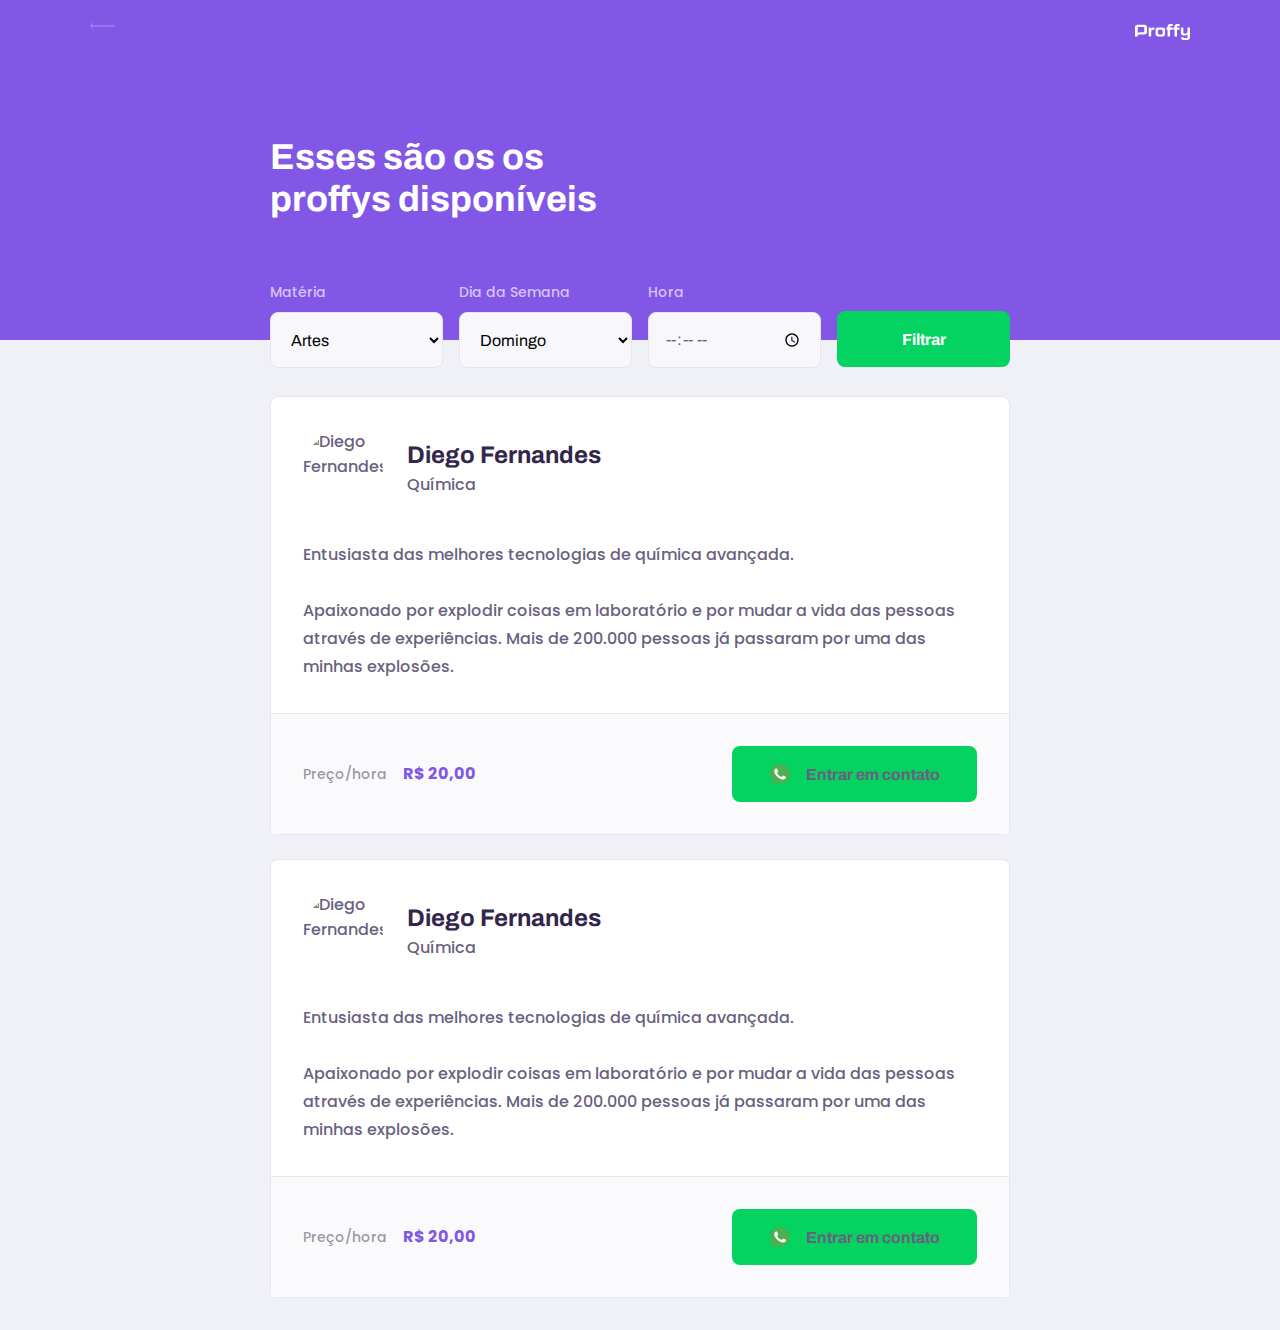
==== study.html @ 89056ade "first commit" ====
<!DOCTYPE html>
<html lang="en">
<head>
    <meta charset="UTF-8">
    <meta name="viewport" content="width=device-width, initial-scale=1.0">
    <title>Proffy | Sua plataforma de estudos online</title>

    <link rel="stylesheet" href="./styles/main.css">
    <link rel="stylesheet" href="./styles/partials/page-study.css">

    <link href="https://fonts.googleapis.com/css2?family=Archivo:wght@400;700&amp;family=Poppins:wght@400;600&amp;display=swap" rel="stylesheet">
</head>
<body id="page-study">
    <div id="container">
        <header class="page-header">
            <div class="top-bar-container">
                <a href="/">
                <img src="/images/icons/back.svg" alt="Voltar">
                </a>
                <img src="/images/logo.svg" alt="Proffy">
            </div>

            <div class="header-content">
                <strong>Esses são os os proffys disponíveis</strong>
                <form id="search-teachers">
                    <div class="select-block">
                        <label for="subject">Matéria</label>
                        <select name="subject" id="subject">
                            <option value="" disabled="" hidden="">Selecione uma opção</option>
                            <option value="1">Artes</option>
                            <option value="2">Biologia</option>
                            <option value="3">Ciências</option>
                            <option value="4">Educação Física</option>
                            <option value="5">Física</option>
                            <option value="6">Geografia</option>
                            <option value="7">História</option>
                            <option value="8">Matemática</option>
                            <option value="9">Poruguês</option>
                            <option value="10">Química</option>
                        </select>
                    </div>
                    <div class="select-block">
                        <label for="weekday">Dia da Semana</label>
                        <select name="weekday" id="weekday">
                            <option value="" disabled="" hidden="">Selecione uma opção</option>
                            <option value="0">Domingo</option>
                            <option value="1">Segunda-feira</option>
                            <option value="2">Terça-feira</option>
                            <option value="3">Quarta-feira</option>
                            <option value="4">Quinta-feira</option>
                            <option value="5">Sexta-feira</option>
                            <option value="6">Sábado</option>
                        </select>
                    </div>
                    <div class="input-block">
                        <label for="time">Hora</label>
                        <input name="time" id="time" type="time" >
                    </div>
                    <button type="submit">Filtrar</button> 
                </form>
            </div>
        </header>

        <main>
            <article class="teacher-item">
                <header>
                    <img src="https://avatars2.githubusercontent.com/u/2254731?s=460&amp;u=0ba16a79456c2f250e7579cb388fa18c5c2d7d65&amp;v=4" alt="Diego Fernandes">
                    <div>
                        <strong>Diego Fernandes</strong>
                        <span>Química</span>
                    </div>
                </header>

                <p>Entusiasta das melhores tecnologias de química avançada.<br><br>Apaixonado por explodir coisas em laboratório e por mudar a vida das pessoas através de experiências. Mais de 200.000 pessoas já passaram por uma das minhas explosões.</p>

                <footer>
                    <p>Preço/hora<strong>R$ 20,00</strong>
                    </p>
                    <button type="button">
                        <img src="/images/icons/whatsapp.svg" alt="Whatsapp">Entrar em contato
                    </button>
                </footer>
            </article>

            <article class="teacher-item">
                <header>
                    <img src="https://avatars2.githubusercontent.com/u/2254731?s=460&amp;u=0ba16a79456c2f250e7579cb388fa18c5c2d7d65&amp;v=4" alt="Diego Fernandes">
                    <div>
                        <strong>Diego Fernandes</strong>
                        <span>Química</span>
                    </div>
                </header>

                <p>Entusiasta das melhores tecnologias de química avançada.<br><br>Apaixonado por explodir coisas em laboratório e por mudar a vida das pessoas através de experiências. Mais de 200.000 pessoas já passaram por uma das minhas explosões.</p>

                <footer>
                    <p>Preço/hora<strong>R$ 20,00</strong>
                    </p>
                    <button type="button">
                        <img src="/images/icons/whatsapp.svg" alt="Whatsapp">Entrar em contato
                    </button>
                </footer>
            </article>
        </main>
    </div>
    
</body>
</html>
---- styles/main.css ----
:root {
    --color-background: #F0F0F7;
    --color-primary-lighter: #9871F5;
    --color-primary-light: #916BEA;
    --color-primary: #8257E5;
    --color-primary-dark: #774DD6;
    --color-primary-darker: #6842c2;
    --color-secondary: #04D361;
    --color-secondary-dark: #04BF58;
    --color-title-in-primary: #FFFFFF;
    --color-text-in-primary: #D4C2FF;
    --color-text-title: #32264D;
    --color-text-complement: #9C98A6;
    --color-text-base: #6A6180;
    --color-line-in-white: #E6E6F0;
    --color-input-background: #F8F8FC;
    --color-button-text: #FFFFFF;
    --color-box-base: #FFFFFF;
    --color-box-footer: #FAFAFC;
    --color-small-info: #C1BCCC;

    /* tamanho da fonte padrão: 16px - 100% - 1 rem */
    font-size: 60%; /* controle das medidas rem */

    /* rem - relativo ao root */
    /* em - relativo ao elemento anterior */
}

*{
    margin: 0;
    padding: 0;
    box-sizing: border-box;
}

html, 
body{
    height: 100vh;
}

body{
    background-color: var(--color-background);
    display: flex;
    align-items: center;
    justify-content: center;
}


body,
input,
button,
textarea{
    font: 500 1.6rem Poppins;
    color: var(--color-text-base);
}

#container{
    width: 90vw;
    max-width: 700px;
}

@media (min-width: 700px){
    :root{
        font-size: 62.5%; 
    }
}
---- styles/partials/page-study.css ----
#page-study #container {
    width: 100vw;
    height: 100vh;
}

.page-header{
    background-color: var(--color-primary);
    display: flex;
    flex-direction: column;

}

.page-header .top-bar-container{
    width: 90%;
    margin:0 auto;
    display: flex;
    align-items: center;
    justify-content: space-between;
    padding: 1.6rem 0;
}

.page-header .top-bar-container a{
    height: 3.2rem;
    transition: opacity 0.2s;
}

.page-header .top-bar-container a:hover{
    opacity: 0.6;
}


.page-header .top-bar-container img{
    height: 1.6rem;
}


.page-header .header-content{
    width: 90%;
    margin: 3.2rem auto;
    position:relative;

}

.page-header .header-content strong{
    font: 700 3.6rem Archivo;
    line-height: 4.2rem;
    color: var(--color-title-in-primary);
}

#search-teachers{
    margin-top: 3.2rem;
}

#search-teachers label{
    color: var(--color-text-in-primary);
}

#search-teachers .select-block{
    margin-bottom: 1.4rem;
}

#search-teachers button{
    width: 100%;
    height: 5.6rem;
    background: var(--color-secondary);
    color: var(--color-button-text);
    border:0;
    border-radius: .8rem;
    cursor: pointer;
    font: 700 1.6rem Archivo;
    display: flex;
    align-items: center;
    justify-content: center;
    transition: background 0.2s;
    margin-top: 3.2rem;
}

#search-teachers button:hover{
    background-color: var(--color-secondary-dark);
}

.select-block label,
.input-block label{
    font-size: 1.4rem;
    color: var(--color-text-complement);
}

.input-block input,
.select-block select{
    width: 100%;
    height: 5.6rem;
    margin-top: 0.8rem;
    border-radius: 0.8rem;
    background: var(--color-input-background);
    border: 1px solid var(--color-line-in-white);
    outline: 0;
    padding: 0 1.6rem;
    font: 1.6rem Archivo;
}
.input-block{
    position:relative;
}

.input-block:focus-within::after{
    content:"";

    width: calc(100% - 3.2rem);
    height: 2px;
    background: var(--color-primary-light);
    position: absolute;
    left: 1.6rem;
    right: 1.6rem;
    bottom:0;
}

#page-study main{
    margin: 3.2rem auto;
    width: 90%;

}

.teacher-item {
    background-color: var(--color-box-base);
    border: 1px solid var(--color-line-in-white);
    border-radius: .8rem;
    margin-top: 2.4rem;
}

.teacher-item header{
    padding: 3.2rem 2rem;
    display: flex;
    align-items: center;
}

.teacher-item header img{
    width: 8rem;
    height: 8rem;
    border-radius: 50%;
}

.teacher-item header div{
    margin-left: 2.4rem;
}

.teacher-item header div strong{
    font: 700 2.4rem Archivo;
    display: block;
    color: var(--color-text-title)
}

.teacher-item header div span{
    font-size: 1.6rem;
    display: block;
    margin-top: .4rem;
}

.teacher-item > p{
    padding: 0 2rem;
    font-size: 1.6rem;
    line-height: 2.8rem;
}

.teacher-item footer{
    padding: 3.2rem 2rem;
    background-color: var(--color-box-footer);
    border-top: 1px solid var(--color-line-in-white);
    margin-top: 3.2rem;

    display:flex;
    align-items: center;
    justify-content: space-between;

}

.teacher-item footer p{
    font-size: 1.4rem;
    line-height: 2.4rem;
    color: var(--color-text-complement);
}

.teacher-item footer p strong{
    font-size: 1.6rem;
    color: var(--color-primary);
    display:block;
}

.teacher-item footer button{
    width: 20rem;
    height: 5.6rem;
    background: var(--color-secondary);
    border:0;
    border-radius: 0.8rem;
    cursor: pointer;
    font: 700 1.4rem Archivo;

    display: flex;
    align-items: center;
    justify-content: space-evenly;

    text-decoration: none;

    transition:  background 0.2s;
    margin-left: 1.6rem;
    
}

.teacher-item  footer button:hover{
    background: var(--color-secondary-dark);
}

@media (min-width: 700px){
    #page-study #container{
        max-width: 100vw;
    }

    .page-header{
        height: 340px;
    }

    .page-header .top-bar-container{
        max-width: 1100px;
    }

    .page-header .header-content{
        max-width: 740px;
        margin: 0 auto;
        flex: 1 1;
        padding-bottom: 48px;
        display: flex;
        flex-direction: column;
        justify-content: center;
    }

    .page-header .header-content strong{
        max-width: 350px;
    }


    .teacher-item header,
    .teacher-item footer{
        padding: 32px;
    }

    #search-teachers{
        display: grid;
        grid-template-columns: repeat(4, 1fr);
        gap: 16px;
        position: absolute;
        bottom: -28px;

    }

    #page-study main{
        padding:32px 0;
        max-width: 740px;
        margin: 0 auto;
    }

    #search-teachers .select-block{
        margin-bottom: 0;
    }

    .teacher-item > p{
        padding: 0 32px;
    }

    .teacher-item footer p strong{
        display:initial;
        margin-left: 16px;
    }

    .teacher-item footer button{
        width: 245px;
        font-size: 16px;
        justify-content: center;
    }

    .teacher-item footer button img{
        margin-right: 16px;
    }
}
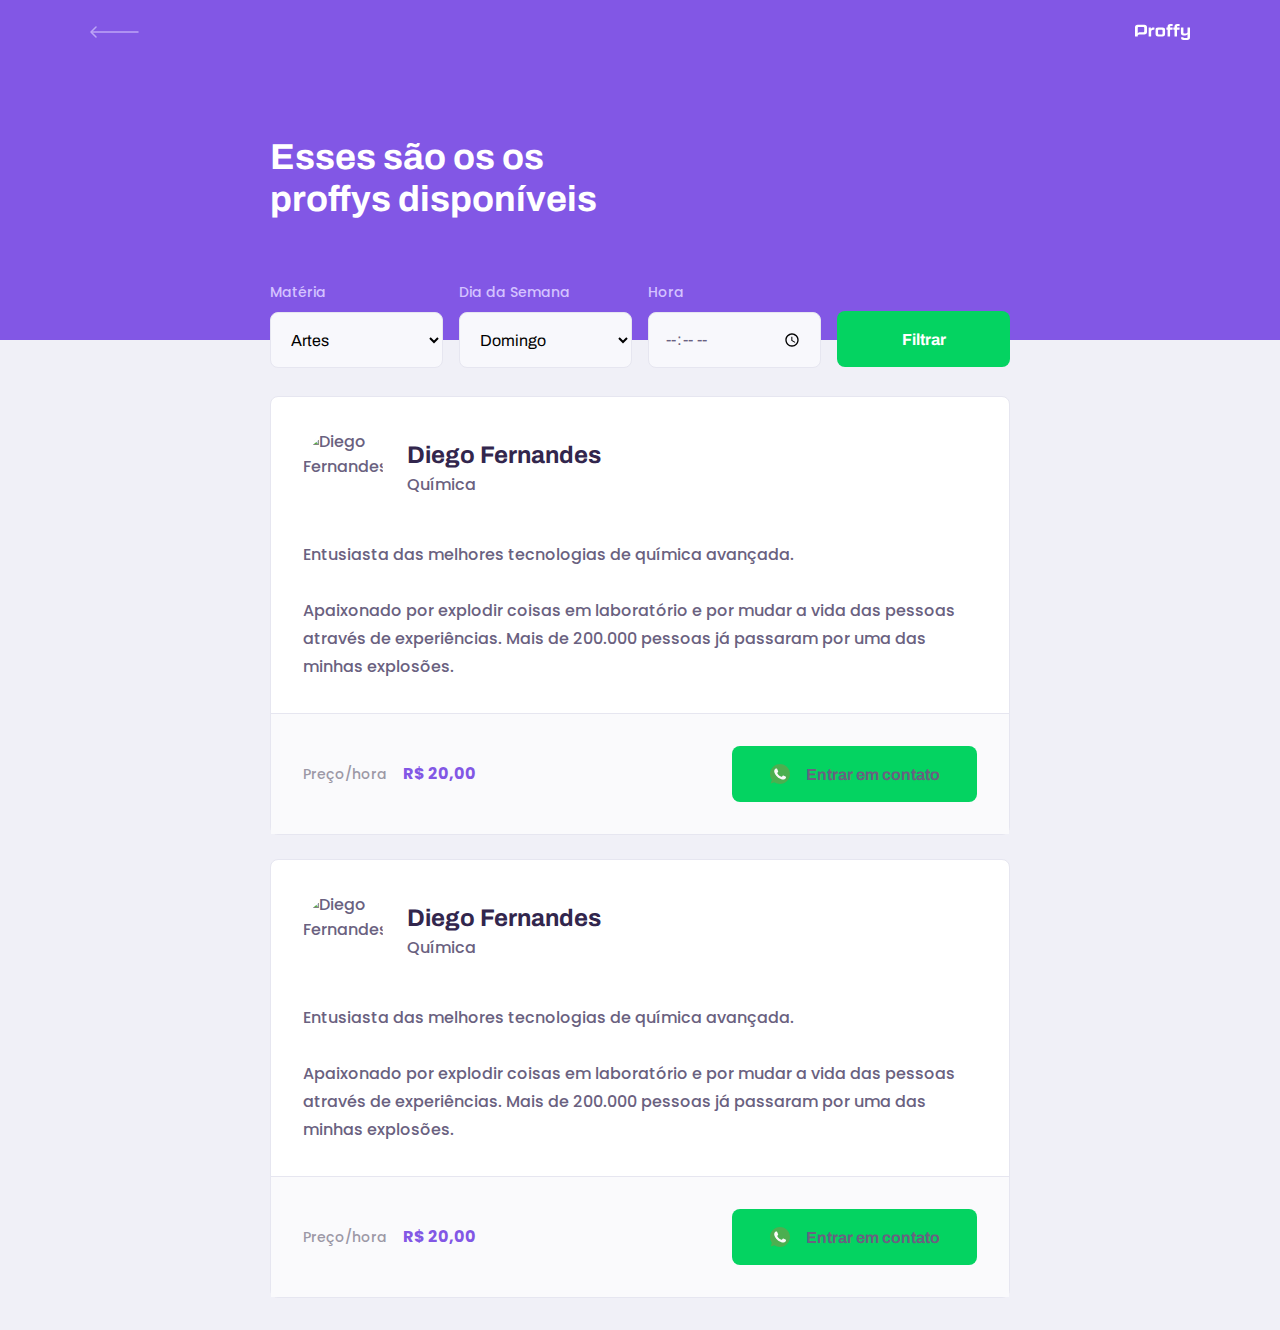
==== commit 6c0ab518: "aula03" ====
--- a/study.html
+++ b/study.html
@@ -3,9 +3,14 @@
 <head>
     <meta charset="UTF-8">
     <meta name="viewport" content="width=device-width, initial-scale=1.0">
+    <meta name="theme-color" content="#82575E">
     <title>Proffy | Sua plataforma de estudos online</title>
 
+    <link rel="shortcut icon" href="/images/favicon.png" type="image/png">
+
     <link rel="stylesheet" href="./styles/main.css">
+    <link rel="stylesheet" href="./styles/partials/header.css">
+    <link rel="stylesheet" href="./styles/partials/forms.css">
     <link rel="stylesheet" href="./styles/partials/page-study.css">
 
     <link href="https://fonts.googleapis.com/css2?family=Archivo:wght@400;700&amp;family=Poppins:wght@400;600&amp;display=swap" rel="stylesheet">
--- a/styles/partials/header.css
+++ b/styles/partials/header.css
@@ -0,0 +1,84 @@
+.page-header{
+    background-color: var(--color-primary);
+    display: flex;
+    flex-direction: column;
+
+}
+
+.page-header .top-bar-container{
+    width: 90%;
+    margin:0 auto;
+    display: flex;
+    align-items: center;
+    justify-content: space-between;
+    padding: 1.6rem 0;
+}
+
+.page-header .top-bar-container a{
+    height: 3.2rem;
+    transition: opacity 0.2s;
+}
+
+.page-header .top-bar-container a:hover{
+    opacity: 0.6;
+}
+
+
+.page-header .top-bar-container > img{
+    height: 1.6rem;
+}
+
+
+.page-header .header-content{
+    width: 90%;
+    margin: 3.2rem auto;
+    position:relative;
+
+}
+
+.page-header .header-content strong{
+    font: 700 3.6rem Archivo;
+    line-height: 4.2rem;
+    color: var(--color-title-in-primary);
+}
+
+.page-header .header-content p{
+    max-width: 30rem;
+    font-size: 1.6rem;
+    line-height: 2.6rem;
+    color: var(--color-text-in-primary);
+    margin-top: 2.4rem;
+
+}
+
+
+@media (min-width: 700px){
+    #page-study #container{
+        max-width: 100vw;
+    }
+
+    .page-header{
+        height: 340px;
+    }
+
+    .page-header .top-bar-container{
+        max-width: 1100px;
+    }
+
+    .page-header .header-content{
+        max-width: 740px;
+        margin: 0 auto;
+        flex: 1 1;
+        padding-bottom: 48px;
+        display: flex;
+        flex-direction: column;
+        justify-content: center;
+    }
+
+    .page-header .header-content strong{
+        max-width: 350px;
+    }
+
+
+    
+}
--- a/styles/partials/forms.css
+++ b/styles/partials/forms.css
@@ -0,0 +1,46 @@
+.select-block label,
+.input-block label,
+.textarea-block label{
+    font-size: 1.4rem;
+    color: var(--color-text-complement);
+}
+
+.input-block input,
+.select-block select,
+.textarea-block textarea{
+    width: 100%;
+    height: 5.6rem;
+    margin-top: 0.8rem;
+    border-radius: 0.8rem;
+    background: var(--color-input-background);
+    border: 1px solid var(--color-line-in-white);
+    outline: 0;
+    padding: 0 1.6rem;
+    font: 1.6rem Archivo;
+}
+
+.textarea-block textarea{
+    padding: 1.2rem 1.6rem;
+    height: 16rem;
+    resize:vertical;
+}
+
+
+.input-block,
+.textarea-block{
+    position:relative;
+}
+
+.input-block:focus-within::after,
+.textarea-block:focus-within::after{
+    content:"";
+
+    width: calc(100% - 3.2rem);
+    height: 2px;
+    background: var(--color-primary-light);
+    position: absolute;
+    left: 1.6rem;
+    right: 1.6rem;
+    bottom:0;
+}
+
--- a/styles/partials/page-study.css
+++ b/styles/partials/page-study.css
@@ -3,49 +3,6 @@
     height: 100vh;
 }
 
-.page-header{
-    background-color: var(--color-primary);
-    display: flex;
-    flex-direction: column;
-
-}
-
-.page-header .top-bar-container{
-    width: 90%;
-    margin:0 auto;
-    display: flex;
-    align-items: center;
-    justify-content: space-between;
-    padding: 1.6rem 0;
-}
-
-.page-header .top-bar-container a{
-    height: 3.2rem;
-    transition: opacity 0.2s;
-}
-
-.page-header .top-bar-container a:hover{
-    opacity: 0.6;
-}
-
-
-.page-header .top-bar-container img{
-    height: 1.6rem;
-}
-
-
-.page-header .header-content{
-    width: 90%;
-    margin: 3.2rem auto;
-    position:relative;
-
-}
-
-.page-header .header-content strong{
-    font: 700 3.6rem Archivo;
-    line-height: 4.2rem;
-    color: var(--color-title-in-primary);
-}
 
 #search-teachers{
     margin-top: 3.2rem;
@@ -79,39 +36,7 @@
     background-color: var(--color-secondary-dark);
 }
 
-.select-block label,
-.input-block label{
-    font-size: 1.4rem;
-    color: var(--color-text-complement);
-}
-
-.input-block input,
-.select-block select{
-    width: 100%;
-    height: 5.6rem;
-    margin-top: 0.8rem;
-    border-radius: 0.8rem;
-    background: var(--color-input-background);
-    border: 1px solid var(--color-line-in-white);
-    outline: 0;
-    padding: 0 1.6rem;
-    font: 1.6rem Archivo;
-}
-.input-block{
-    position:relative;
-}
-
-.input-block:focus-within::after{
-    content:"";
-
-    width: calc(100% - 3.2rem);
-    height: 2px;
-    background: var(--color-primary-light);
-    position: absolute;
-    left: 1.6rem;
-    right: 1.6rem;
-    bottom:0;
-}
+
 
 #page-study main{
     margin: 3.2rem auto;
